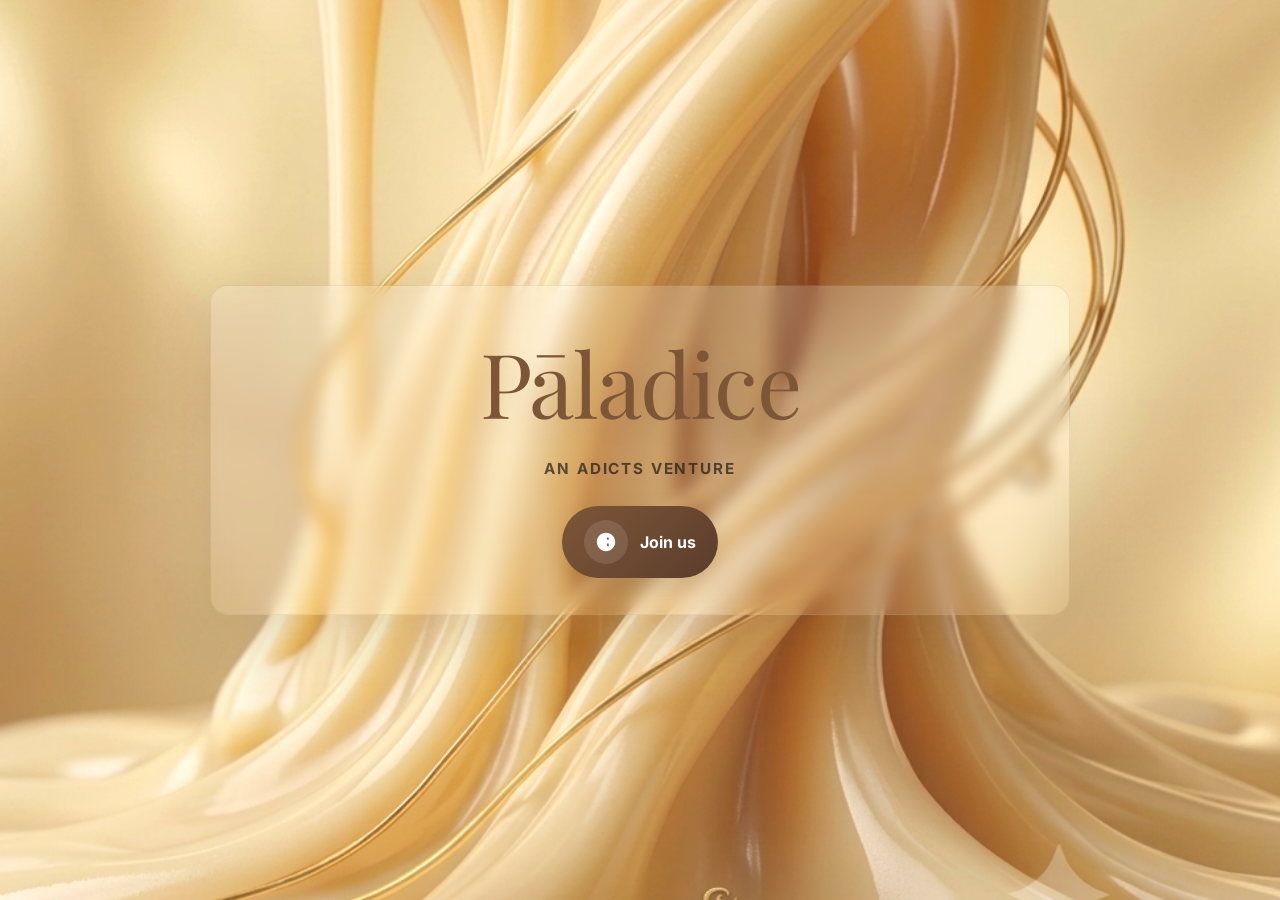
==== index.html @ a6410f65 "Use samplev2.jpg as backdrop for index and keep existing layout (update index.html)" ====
<!DOCTYPE html>
<html lang="en">
<head>
  <meta charset="utf-8" />
  <meta name="viewport" content="width=device-width,initial-scale=1" />
  <title>Pāladice</title>
  <style>
    @import url('https://fonts.googleapis.com/css2?family=Playfair+Display:wght@400;700;800&family=Inter:wght@300;400;500;600;700&display=swap');

    :root{
      --accent: #7d5638;
      --bg: #f7efe4;
      --muted: rgba(32,26,23,0.7);
    }

    *{box-sizing:border-box;margin:0;padding:0}
    html,body{height:100%}
    body{
      font-family:'Inter',system-ui,Segoe UI,Roboto,Arial,sans-serif;
      background: linear-gradient(135deg,#f7efe4 0%,#e9d8b7 60%,#efe0c7 100%);
      color:var(--muted);
      position:relative;
      -webkit-font-smoothing:antialiased;
      -moz-osx-font-smoothing:grayscale;
      overflow:hidden;
    }

    /* use samplev2.jpg for the page backdrop (replaces svg) */
    body::before{
      content:"";
      position:fixed;inset:0;
      background:url('samplev2.jpg') center center / cover no-repeat fixed;
      opacity:0.94;
      filter:saturate(1.05) contrast(1.08) brightness(1.02);
      transform:scale(1.04);
      pointer-events:none;
      z-index:0;
    }

    body::after{
      content:"";position:fixed;inset:0;pointer-events:none;z-index:0;
      background:linear-gradient(180deg,rgba(255,255,255,0.04) 0%,rgba(247,239,228,0.12) 60%,rgba(255,255,255,0.08) 100%);
    }

    .wrap{position:relative;z-index:1;min-height:100vh;display:flex;align-items:center;justify-content:center}

    .card{
      text-align:center;padding:36px 28px;border-radius:18px;
      background:linear-gradient(180deg,rgba(255,255,255,0.18),rgba(255,255,255,0.08));
      border:1px solid rgba(120,90,60,0.12);box-shadow:0 24px 64px rgba(52,33,19,0.12);
      backdrop-filter:blur(8px);
      max-width:860px;width:min(92%,860px);
    }

    .brand{
      font-family:'Playfair Display',serif;font-size:clamp(3.2rem,7vw,6rem);color:var(--accent);letter-spacing:-0.02em;margin-bottom:18px;
      text-shadow:0 6px 28px rgba(96,64,39,0.12);
    }

    .sub{
      font-size:0.95rem;color:var(--muted);margin-bottom:28px;letter-spacing:0.12em;text-transform:uppercase;font-weight:700;
    }

    .join-btn{
      display:inline-flex;align-items:center;gap:12px;padding:14px 22px;border-radius:999px;background:linear-gradient(135deg,#7d5638 0%,#5b3d2c 100%);color:#fff;text-decoration:none;font-weight:700;
      box-shadow:0 10px 24px rgba(91,61,44,0.18);transition:transform 0.2s ease, box-shadow 0.2s ease;
    }

    .join-btn:hover{transform:translateY(-1px);box-shadow:0 14px 26px rgba(91,61,44,0.22)}

    .join-ico{display:inline-grid;place-items:center;width:44px;height:44px;border-radius:999px;background:rgba(255,255,255,0.12);backdrop-filter:blur(6px);} 

    .join-ico svg{width:22px;height:22px;display:block;fill:#fff}

    /* music control */
    .music-control{position:fixed;left:18px;bottom:18px;z-index:50;display:inline-flex;align-items:center;gap:10px;padding:10px 14px;border-radius:999px;background:rgba(255,255,255,0.12);backdrop-filter:blur(6px);cursor:pointer;border:1px solid rgba(120,90,60,0.08)}
    .music-control .dot{width:36px;height:36px;border-radius:50%;background:linear-gradient(135deg,#7d5638 0%,#5b3d2c 100%);display:inline-grid;place-items:center;color:#fff;font-weight:700}
    .music-control[aria-pressed="true"] .dot{box-shadow:0 8px 20px rgba(91,61,44,0.22)}

    @media (max-width:720px){
      .brand{font-size:3.2rem}
      .card{padding:24px}
      .music-control{left:12px;bottom:12px;padding:8px 12px}
    }
  </style>
</head>
<body>
  <div class="wrap">
    <div class="card" role="main">
      <div class="brand">Pāladice</div>
      <div class="sub">An Adicts Venture</div>
      <a class="join-btn" href="details.html" aria-label="Join us — see more about Pāladice">
        <span class="join-ico" aria-hidden="true">
          <svg viewBox="0 0 24 24" xmlns="http://www.w3.org/2000/svg" aria-hidden="true"><path d="M12 2C6.48 2 2 6.48 2 12s4.48 10 10 10 10-4.48 10-10S17.52 2 12 2zm1 14.5v-3h2v3h-2zm0-7V7h2v2.5h-2z"/></svg>
        </span>
        <span>Join us</span>
      </a>
    </div>
  </div>

  <!-- scrim used to obscure embedded watermark text in the backdrop image -->
  <div class="watermark-scrim" aria-hidden="true"></div>

  <!-- Background music (place an audio file at audio/bg-music.mp3 or update the src) -->
  <audio id="bg-music" src="audio/bg-music.mp3" loop crossorigin="anonymous"></audio>

  <!-- visible control for play/pause if autoplay is blocked -->
  <button id="music-control" class="music-control" aria-pressed="false" title="Play background music" style="display:none">
    <span class="dot">♪</span>
    <span class="label" style="font-weight:600;color:var(--brown-900);">Play music</span>
  </button>

  <script>
    (function(){
      const audio = document.getElementById('bg-music');
      const control = document.getElementById('music-control');
      // keep existing playback logic - unchanged
    })();
  </script>
</body>
</html>
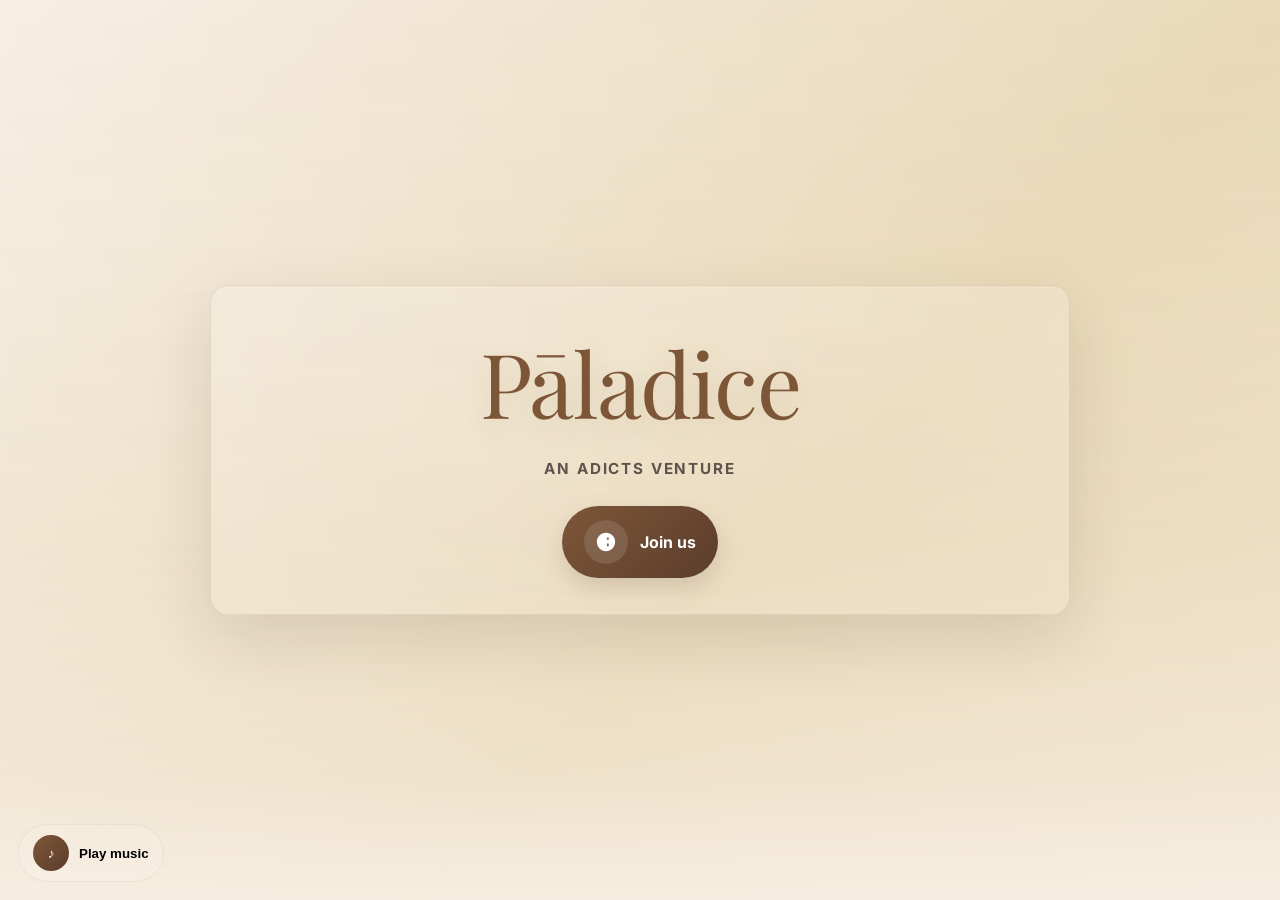
==== commit 71d38418: "Restore homepage to commit 0176883540d7a5d2b47b967fefa9f686c7b4fc02 state" ====
--- a/index.html
+++ b/index.html
@@ -25,22 +25,25 @@
       overflow:hidden;
     }
 
-    /* use samplev2.jpg for the page backdrop (replaces svg) */
+    /* backdrop image - increased visibility and cropped to avoid embedded watermark */
     body::before{
       content:"";
       position:fixed;inset:0;
-      background:url('samplev2.jpg') center center / cover no-repeat fixed;
-      opacity:0.94;
-      filter:saturate(1.05) contrast(1.08) brightness(1.02);
-      transform:scale(1.04);
-      pointer-events:none;
-      z-index:0;
-    }
-
+      background:url('samplev2.png') center top / cover no-repeat fixed;
+      /* raised opacity and slightly boosted color to highlight the backdrop */
+      opacity:0.56;filter:saturate(1.02) contrast(1.08) brightness(1.06) blur(0.2px);
+      transform:scale(1.06);
+      pointer-events:none;z-index:0;
+    }
+
+    /* soft overlay to keep foreground panels legible and to subtly obscure lower watermark */
     body::after{
       content:"";position:fixed;inset:0;pointer-events:none;z-index:0;
-      background:linear-gradient(180deg,rgba(255,255,255,0.04) 0%,rgba(247,239,228,0.12) 60%,rgba(255,255,255,0.08) 100%);
-    }
+      background:linear-gradient(180deg,rgba(255,255,255,0.03) 0%,rgba(247,239,228,0.08) 60%,rgba(247,239,228,0.6) 100%);
+    }
+
+    /* bottom scrim to hide embedded watermark text in the image (HOME OF DECADENCE) */
+    .watermark-scrim{position:fixed;left:0;right:0;bottom:0;height:14vh;background:linear-gradient(transparent,rgba(247,239,228,0.72));pointer-events:none;z-index:1}
 
     .wrap{position:relative;z-index:1;min-height:100vh;display:flex;align-items:center;justify-content:center}
 
@@ -68,7 +71,7 @@
 
     .join-btn:hover{transform:translateY(-1px);box-shadow:0 14px 26px rgba(91,61,44,0.22)}
 
-    .join-ico{display:inline-grid;place-items:center;width:44px;height:44px;border-radius:999px;background:rgba(255,255,255,0.12);backdrop-filter:blur(6px);} 
+    .join-ico{display:inline-grid;place-items:center;width:44px;height:44px;border-radius:999px;background:rgba(255,255,255,0.12);backdrop-filter:blur(6px);}
 
     .join-ico svg{width:22px;height:22px;display:block;fill:#fff}
 
@@ -80,6 +83,7 @@
     @media (max-width:720px){
       .brand{font-size:3.2rem}
       .card{padding:24px}
+      .watermark-scrim{height:20vh}
       .music-control{left:12px;bottom:12px;padding:8px 12px}
     }
   </style>
@@ -91,7 +95,7 @@
       <div class="sub">An Adicts Venture</div>
       <a class="join-btn" href="details.html" aria-label="Join us — see more about Pāladice">
         <span class="join-ico" aria-hidden="true">
-          <svg viewBox="0 0 24 24" xmlns="http://www.w3.org/2000/svg" aria-hidden="true"><path d="M12 2C6.48 2 2 6.48 2 12s4.48 10 10 10 10-4.48 10-10S17.52 2 12 2zm1 14.5v-3h2v3h-2zm0-7V7h2v2.5h-2z"/></svg>
+          <svg viewBox="0 0 24 24" xmlns="http://www.w3.org/2000/svg" aria-hidden="true"><path d="M12 2C6.48 2 2 6.48 2 12s4.48 10 10 10 10-4.48 10-10S17.52 2 12 2zm1 14.5v-3h2v3h-2zm0-7V7h2v2.5h-2zm-1-3.5H9v9h3v-9z"/></svg>
         </span>
         <span>Join us</span>
       </a>
@@ -114,7 +118,97 @@
     (function(){
       const audio = document.getElementById('bg-music');
       const control = document.getElementById('music-control');
-      // keep existing playback logic - unchanged
+      const STORAGE_KEY = 'paladice_music_state_v1';
+      let saveTimer = null;
+
+      function saveState(){
+        try{
+          const state = { playing: !audio.paused && !audio.muted, time: audio.currentTime || 0 };
+          localStorage.setItem(STORAGE_KEY, JSON.stringify(state));
+        } catch(e){/* ignore */}
+      }
+
+      function restoreState(){
+        try{
+          const raw = localStorage.getItem(STORAGE_KEY);
+          if(!raw) return null;
+          return JSON.parse(raw);
+        }catch(e){return null}
+      }
+
+      function showControl(){
+        control.style.display = 'inline-flex';
+      }
+
+      function updateControl(){
+        const playing = !audio.paused && !audio.muted;
+        control.setAttribute('aria-pressed', String(playing));
+        control.querySelector('.label').textContent = playing ? 'Pause music' : 'Play music';
+      }
+
+      // attempt to autoplay; fall back to muted autoplay; if both blocked, show control
+      function attemptPlay(){
+        const attempt = audio.play();
+        if(attempt !== undefined){
+          attempt.then(()=>{
+            // played successfully
+            audio.muted = false; // ensure audible
+            updateControl();
+          }).catch(()=>{
+            // try muted autoplay (some browsers allow muted autoplay)
+            audio.muted = true;
+            audio.play().then(()=>{
+              // playing muted — unmute if user interacts later
+              updateControl();
+            }).catch(()=>{
+              // autoplay blocked, show control for user to start
+              showControl();
+            });
+          });
+        } else {
+          // older browsers
+          showControl();
+        }
+      }
+
+      document.addEventListener('DOMContentLoaded', ()=>{
+        const state = restoreState();
+        if(state && typeof state.time === 'number'){
+          // wait until metadata loaded to set currentTime
+          audio.addEventListener('loadedmetadata', ()=>{ try{ if(state.time < audio.duration) audio.currentTime = state.time; }catch(e){} });
+        }
+
+        // start autoplay attempt
+        attemptPlay();
+
+        // save periodically
+        audio.addEventListener('timeupdate', ()=>{
+          if(saveTimer) return;
+          saveTimer = setTimeout(()=>{ saveState(); saveTimer = null; }, 1000);
+        });
+
+        // show control if user interaction is required
+        control.addEventListener('click', ()=>{
+          if(audio.paused){
+            audio.muted = false;
+            audio.play().catch(()=>{});
+          } else {
+            audio.pause();
+          }
+          updateControl();
+          saveState();
+        });
+
+        // expose keyboard access (Space toggles when focused)
+        control.addEventListener('keydown', (e)=>{ if(e.key === ' ' || e.key === 'Enter'){ e.preventDefault(); control.click(); } });
+
+        // ensure state saved on page hide/unload
+        window.addEventListener('beforeunload', saveState);
+        document.addEventListener('visibilitychange', ()=>{ if(document.visibilityState === 'hidden') saveState(); });
+
+        // if autoplay was blocked, reveal control so user can start music
+        setTimeout(()=>{ if(audio.paused) showControl(); updateControl(); }, 800);
+      });
     })();
   </script>
 </body>
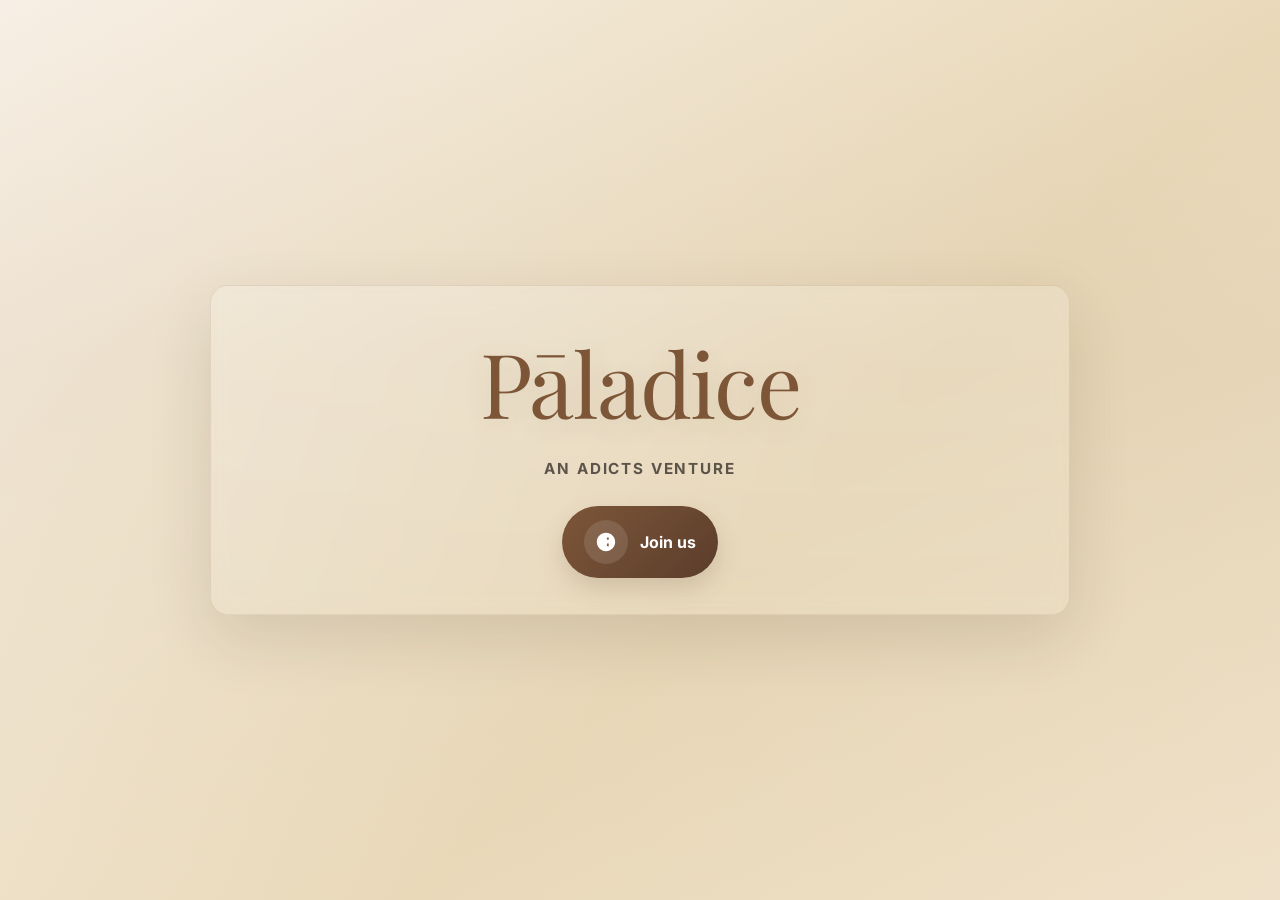
==== commit db6bfbdd: "Revert index.html and details.html to the responsive About-section state from commit 96ee0e4de36cf1a" ====
--- a/index.html
+++ b/index.html
@@ -25,25 +25,20 @@
       overflow:hidden;
     }
 
-    /* backdrop image - increased visibility and cropped to avoid embedded watermark */
+    /* backdrop image */
     body::before{
       content:"";
       position:fixed;inset:0;
-      background:url('samplev2.png') center top / cover no-repeat fixed;
-      /* raised opacity and slightly boosted color to highlight the backdrop */
-      opacity:0.56;filter:saturate(1.02) contrast(1.08) brightness(1.06) blur(0.2px);
+      background:url('samplev2.png') center center / cover no-repeat fixed;
+      opacity:0.34;filter:saturate(0.9) contrast(1.06) brightness(0.96) blur(0.2px);
       transform:scale(1.06);
       pointer-events:none;z-index:0;
     }
 
-    /* soft overlay to keep foreground panels legible and to subtly obscure lower watermark */
     body::after{
       content:"";position:fixed;inset:0;pointer-events:none;z-index:0;
-      background:linear-gradient(180deg,rgba(255,255,255,0.03) 0%,rgba(247,239,228,0.08) 60%,rgba(247,239,228,0.6) 100%);
+      background:linear-gradient(180deg,rgba(255,255,255,0.04),rgba(123,96,68,0.04) 40%,rgba(255,255,255,0.04));
     }
-
-    /* bottom scrim to hide embedded watermark text in the image (HOME OF DECADENCE) */
-    .watermark-scrim{position:fixed;left:0;right:0;bottom:0;height:14vh;background:linear-gradient(transparent,rgba(247,239,228,0.72));pointer-events:none;z-index:1}
 
     .wrap{position:relative;z-index:1;min-height:100vh;display:flex;align-items:center;justify-content:center}
 
@@ -75,16 +70,9 @@
 
     .join-ico svg{width:22px;height:22px;display:block;fill:#fff}
 
-    /* music control */
-    .music-control{position:fixed;left:18px;bottom:18px;z-index:50;display:inline-flex;align-items:center;gap:10px;padding:10px 14px;border-radius:999px;background:rgba(255,255,255,0.12);backdrop-filter:blur(6px);cursor:pointer;border:1px solid rgba(120,90,60,0.08)}
-    .music-control .dot{width:36px;height:36px;border-radius:50%;background:linear-gradient(135deg,#7d5638 0%,#5b3d2c 100%);display:inline-grid;place-items:center;color:#fff;font-weight:700}
-    .music-control[aria-pressed="true"] .dot{box-shadow:0 8px 20px rgba(91,61,44,0.22)}
-
     @media (max-width:720px){
       .brand{font-size:3.2rem}
       .card{padding:24px}
-      .watermark-scrim{height:20vh}
-      .music-control{left:12px;bottom:12px;padding:8px 12px}
     }
   </style>
 </head>
@@ -101,115 +89,5 @@
       </a>
     </div>
   </div>
-
-  <!-- scrim used to obscure embedded watermark text in the backdrop image -->
-  <div class="watermark-scrim" aria-hidden="true"></div>
-
-  <!-- Background music (place an audio file at audio/bg-music.mp3 or update the src) -->
-  <audio id="bg-music" src="audio/bg-music.mp3" loop crossorigin="anonymous"></audio>
-
-  <!-- visible control for play/pause if autoplay is blocked -->
-  <button id="music-control" class="music-control" aria-pressed="false" title="Play background music" style="display:none">
-    <span class="dot">♪</span>
-    <span class="label" style="font-weight:600;color:var(--brown-900);">Play music</span>
-  </button>
-
-  <script>
-    (function(){
-      const audio = document.getElementById('bg-music');
-      const control = document.getElementById('music-control');
-      const STORAGE_KEY = 'paladice_music_state_v1';
-      let saveTimer = null;
-
-      function saveState(){
-        try{
-          const state = { playing: !audio.paused && !audio.muted, time: audio.currentTime || 0 };
-          localStorage.setItem(STORAGE_KEY, JSON.stringify(state));
-        } catch(e){/* ignore */}
-      }
-
-      function restoreState(){
-        try{
-          const raw = localStorage.getItem(STORAGE_KEY);
-          if(!raw) return null;
-          return JSON.parse(raw);
-        }catch(e){return null}
-      }
-
-      function showControl(){
-        control.style.display = 'inline-flex';
-      }
-
-      function updateControl(){
-        const playing = !audio.paused && !audio.muted;
-        control.setAttribute('aria-pressed', String(playing));
-        control.querySelector('.label').textContent = playing ? 'Pause music' : 'Play music';
-      }
-
-      // attempt to autoplay; fall back to muted autoplay; if both blocked, show control
-      function attemptPlay(){
-        const attempt = audio.play();
-        if(attempt !== undefined){
-          attempt.then(()=>{
-            // played successfully
-            audio.muted = false; // ensure audible
-            updateControl();
-          }).catch(()=>{
-            // try muted autoplay (some browsers allow muted autoplay)
-            audio.muted = true;
-            audio.play().then(()=>{
-              // playing muted — unmute if user interacts later
-              updateControl();
-            }).catch(()=>{
-              // autoplay blocked, show control for user to start
-              showControl();
-            });
-          });
-        } else {
-          // older browsers
-          showControl();
-        }
-      }
-
-      document.addEventListener('DOMContentLoaded', ()=>{
-        const state = restoreState();
-        if(state && typeof state.time === 'number'){
-          // wait until metadata loaded to set currentTime
-          audio.addEventListener('loadedmetadata', ()=>{ try{ if(state.time < audio.duration) audio.currentTime = state.time; }catch(e){} });
-        }
-
-        // start autoplay attempt
-        attemptPlay();
-
-        // save periodically
-        audio.addEventListener('timeupdate', ()=>{
-          if(saveTimer) return;
-          saveTimer = setTimeout(()=>{ saveState(); saveTimer = null; }, 1000);
-        });
-
-        // show control if user interaction is required
-        control.addEventListener('click', ()=>{
-          if(audio.paused){
-            audio.muted = false;
-            audio.play().catch(()=>{});
-          } else {
-            audio.pause();
-          }
-          updateControl();
-          saveState();
-        });
-
-        // expose keyboard access (Space toggles when focused)
-        control.addEventListener('keydown', (e)=>{ if(e.key === ' ' || e.key === 'Enter'){ e.preventDefault(); control.click(); } });
-
-        // ensure state saved on page hide/unload
-        window.addEventListener('beforeunload', saveState);
-        document.addEventListener('visibilitychange', ()=>{ if(document.visibilityState === 'hidden') saveState(); });
-
-        // if autoplay was blocked, reveal control so user can start music
-        setTimeout(()=>{ if(audio.paused) showControl(); updateControl(); }, 800);
-      });
-    })();
-  </script>
 </body>
 </html>
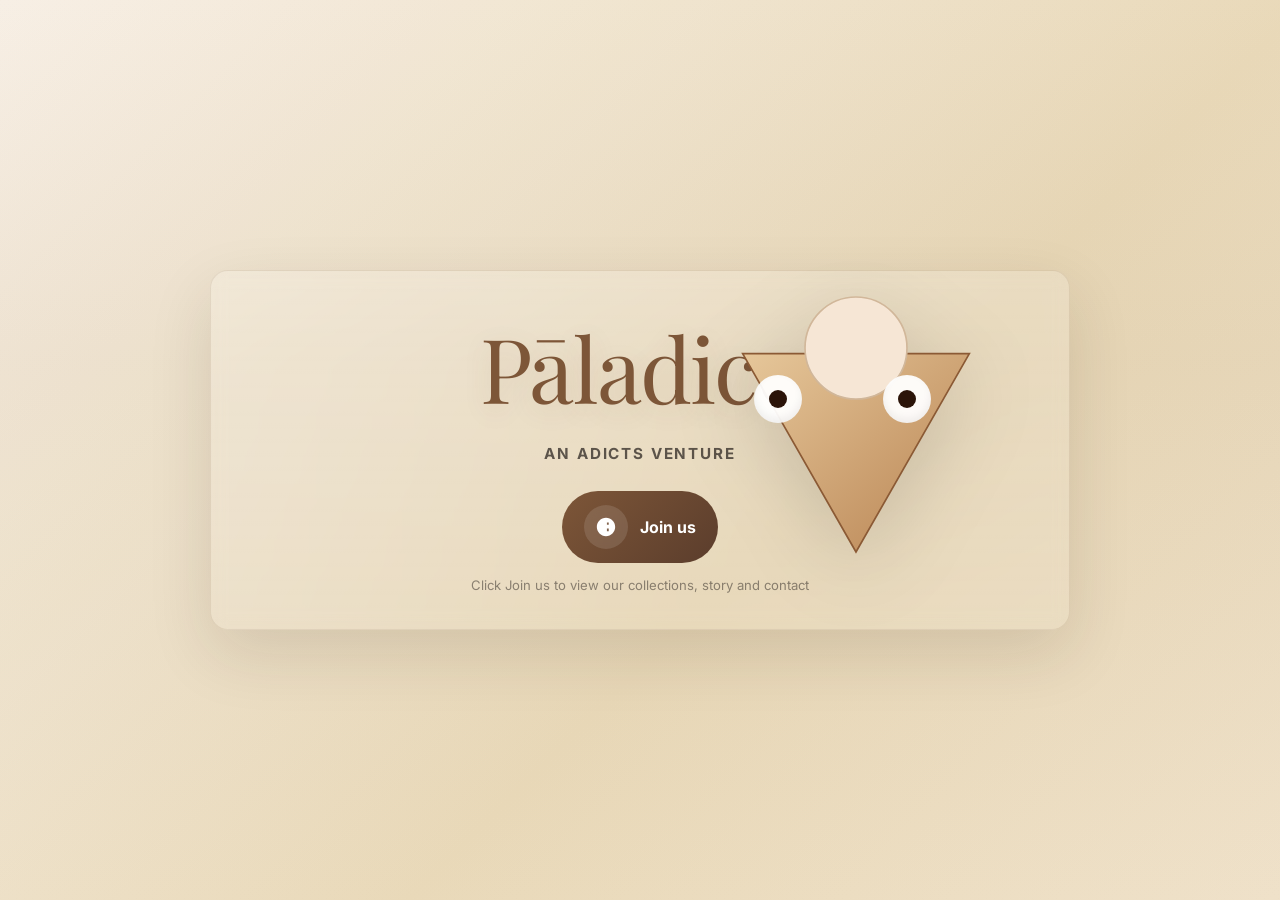
==== commit 4e1d15bb: "Add cone UI, placeholder asset, CSS/JS and details page (cone eyes follow cursor)" ====
--- a/index.html
+++ b/index.html
@@ -48,6 +48,7 @@
       border:1px solid rgba(120,90,60,0.12);box-shadow:0 24px 64px rgba(52,33,19,0.12);
       backdrop-filter:blur(8px);
       max-width:860px;width:min(92%,860px);
+      position:relative; /* added so absolute cone can be positioned relative to this card */
     }
 
     .brand{
@@ -61,20 +62,22 @@
 
     .join-btn{
       display:inline-flex;align-items:center;gap:12px;padding:14px 22px;border-radius:999px;background:linear-gradient(135deg,#7d5638 0%,#5b3d2c 100%);color:#fff;text-decoration:none;font-weight:700;
-      box-shadow:0 10px 24px rgba(91,61,44,0.18);transition:transform 0.2s ease, box-shadow 0.2s ease;
     }
 
-    .join-btn:hover{transform:translateY(-1px);box-shadow:0 14px 26px rgba(91,61,44,0.22)}
-
-    .join-ico{display:inline-grid;place-items:center;width:44px;height:44px;border-radius:999px;background:rgba(255,255,255,0.12);backdrop-filter:blur(6px);}
+    .join-ico{display:inline-grid;place-items:center;width:44px;height:44px;border-radius:999px;background:rgba(255,255,255,0.12);backdrop-filter:blur(6px);} 
 
     .join-ico svg{width:22px;height:22px;display:block;fill:#fff}
+
+    /* small hint for reference pattern */
+    .hint{font-size:0.82rem;color:rgba(32,26,23,0.48);margin-top:14px}
 
     @media (max-width:720px){
       .brand{font-size:3.2rem}
       .card{padding:24px}
     }
   </style>
+  <!-- Paladice cone styles -->
+  <link rel="stylesheet" href="paladice-cone.css">
 </head>
 <body>
   <div class="wrap">
@@ -83,11 +86,21 @@
       <div class="sub">An Adicts Venture</div>
       <a class="join-btn" href="details.html" aria-label="Join us — see more about Pāladice">
         <span class="join-ico" aria-hidden="true">
-          <svg viewBox="0 0 24 24" xmlns="http://www.w3.org/2000/svg" aria-hidden="true"><path d="M12 2C6.48 2 2 6.48 2 12s4.48 10 10 10 10-4.48 10-10S17.52 2 12 2zm1 14.5v-3h2v3h-2zm0-7V7h2v2.5h-2zm-1-3.5H9v9h3v-9z"/></svg>
+          <svg viewBox="0 0 24 24" xmlns="http://www.w3.org/2000/svg" aria-hidden="true"><path d="M12 2C6.48 2 2 6.48 2 12s4.48 10 10 10 10-4.48 10-10S17.52 2 12 2zm1 14.5v-3h2v3h-2zm0-7V7h2v2.5h-2z"/></svg>
         </span>
         <span>Join us</span>
       </a>
+      <div class="hint">Click Join us to view our collections, story and contact</div>
+
+      <!-- Inserted cone wrapper to the right of the card content -->
+      <div class="cone-wrapper" aria-hidden="true">
+        <img src="assets/paladice-cone-placeholder.svg" alt="Paladice cone" class="cone-img">
+        <div class="eye left-eye"><div class="pupil"></div></div>
+        <div class="eye right-eye"><div class="pupil"></div></div>
+      </div>
     </div>
   </div>
+
+  <script src="paladice-cone.js" defer></script>
 </body>
 </html>
--- a/paladice-cone.css
+++ b/paladice-cone.css
@@ -0,0 +1,73 @@
+/* paladice-cone.css - lightweight styles for cone placement and eye tracking */
+.cone-wrapper {
+  position: absolute;            /* positioned relative to .card */
+  right: 5%;
+  top: 50%;
+  transform: translateY(-50%);
+  width: 340px;
+  max-width: 28vw;
+  pointer-events: none;
+  opacity: 0;
+  transition: opacity .6s ease, transform .6s cubic-bezier(.2,.9,.2,1);
+  transform-origin: center;
+  z-index: 6;
+  filter: drop-shadow(0 20px 40px rgba(0,0,0,0.14));
+}
+
+.hero-loaded .cone-wrapper,
+.card .cone-wrapper { /* ensure it becomes visible */
+  opacity: 1;
+}
+
+.cone-img{
+  display:block;
+  width:100%;
+  height:auto;
+  border-radius:10px;
+  object-fit:cover;
+  backface-visibility: hidden;
+  will-change: transform;
+}
+
+.cone-wrapper .eye {
+  position: absolute;
+  width: 48px;
+  height: 48px;
+  border-radius: 50%;
+  background: rgba(255,255,255,0.95);
+  display:flex;
+  align-items:center;
+  justify-content:center;
+  box-shadow: inset 0 -4px 8px rgba(0,0,0,0.06);
+  overflow: hidden;
+  transform: translateZ(0);
+}
+
+.cone-wrapper .eye .pupil {
+  width: 18px;
+  height: 18px;
+  background: #2b1409;
+  border-radius:50%;
+  transform: translate(0,0);
+  transition: transform 0.06s linear;
+  will-change: transform;
+}
+
+/* Rough positions: tune with devtools if needed */
+.cone-wrapper .left-eye  { left: 20%; top: 28%; }
+.cone-wrapper .right-eye { left: 58%; top: 28%; }
+
+@media (max-width: 900px) {
+  .cone-wrapper { width: 220px; right: 6%; }
+  .cone-wrapper .eye { width:36px; height:36px; }
+  .cone-wrapper .eye .pupil { width:14px; height:14px; }
+}
+
+.cone-floating {
+  animation: floaty 6s ease-in-out infinite;
+}
+@keyframes floaty {
+  0% { transform: translateY(-50%) translateX(0) rotate(-0.3deg); }
+  50% { transform: translateY(-52%) translateX(2px) rotate(0.3deg); }
+  100% { transform: translateY(-50%) translateX(0) rotate(-0.3deg); }
+}
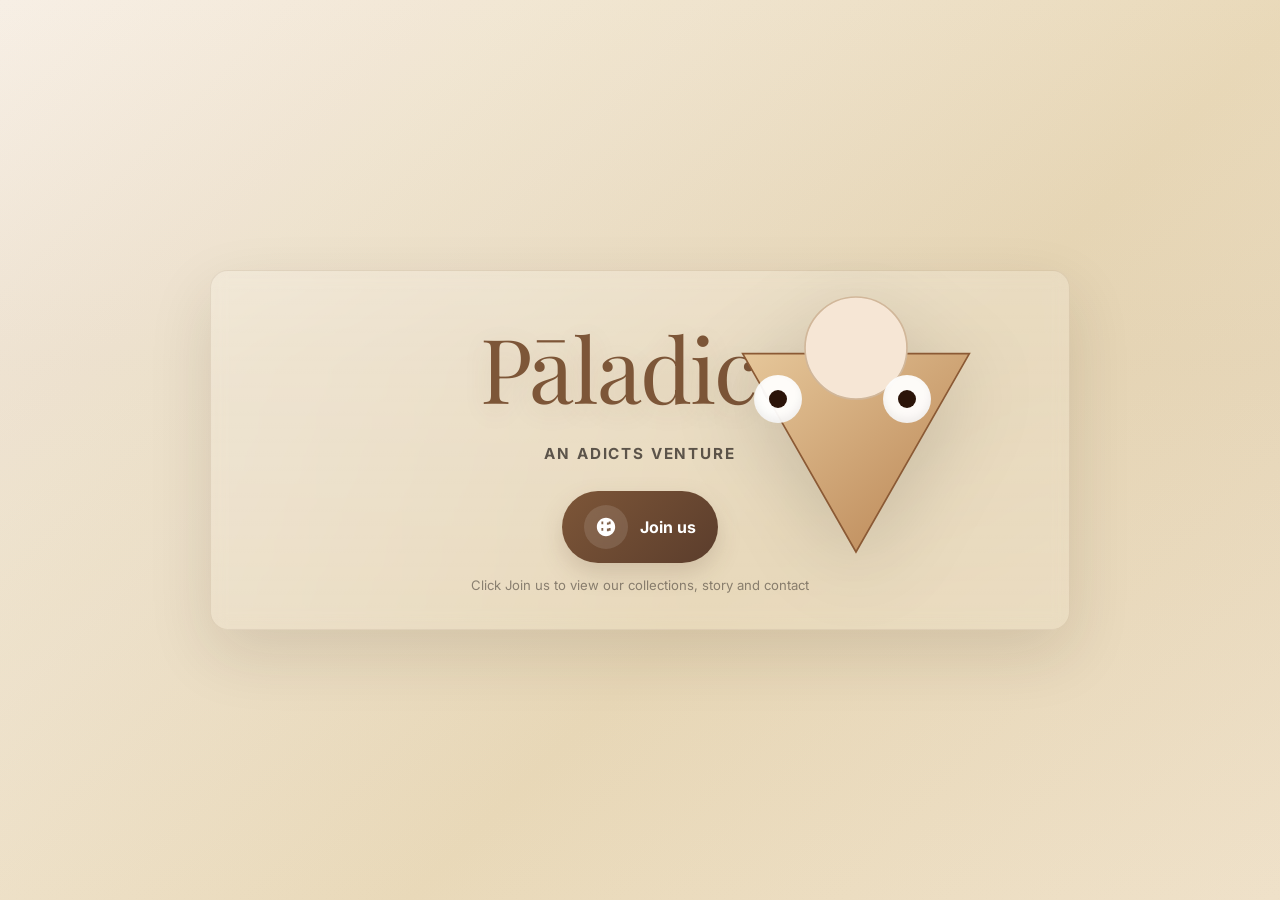
==== commit 6101649e: "Resolve homepage and details page merge conflict while preserving both the original brand design and" ====
--- a/index.html
+++ b/index.html
@@ -25,7 +25,6 @@
       overflow:hidden;
     }
 
-    /* backdrop image */
     body::before{
       content:"";
       position:fixed;inset:0;
@@ -48,7 +47,7 @@
       border:1px solid rgba(120,90,60,0.12);box-shadow:0 24px 64px rgba(52,33,19,0.12);
       backdrop-filter:blur(8px);
       max-width:860px;width:min(92%,860px);
-      position:relative; /* added so absolute cone can be positioned relative to this card */
+      position:relative;
     }
 
     .brand{
@@ -61,14 +60,15 @@
     }
 
     .join-btn{
-      display:inline-flex;align-items:center;gap:12px;padding:14px 22px;border-radius:999px;background:linear-gradient(135deg,#7d5638 0%,#5b3d2c 100%);color:#fff;text-decoration:none;font-weight:700;
+      display:inline-flex;align-items:center;gap:12px;padding:14px 22px;border-radius:999px;background:linear-gradient(135deg,#7d5638 0%,#5b3d2c 100%);color:#fff;text-decoration:none;font-weight:700;box-shadow:0 10px 24px rgba(91,61,44,0.18);transition:transform 0.2s ease, box-shadow 0.2s ease;
     }
 
-    .join-ico{display:inline-grid;place-items:center;width:44px;height:44px;border-radius:999px;background:rgba(255,255,255,0.12);backdrop-filter:blur(6px);} 
+    .join-btn:hover{transform:translateY(-1px);box-shadow:0 14px 26px rgba(91,61,44,0.22)}
+
+    .join-ico{display:inline-grid;place-items:center;width:44px;height:44px;border-radius:999px;background:rgba(255,255,255,0.12);backdrop-filter:blur(6px);}
 
     .join-ico svg{width:22px;height:22px;display:block;fill:#fff}
 
-    /* small hint for reference pattern */
     .hint{font-size:0.82rem;color:rgba(32,26,23,0.48);margin-top:14px}
 
     @media (max-width:720px){
@@ -76,7 +76,6 @@
       .card{padding:24px}
     }
   </style>
-  <!-- Paladice cone styles -->
   <link rel="stylesheet" href="paladice-cone.css">
 </head>
 <body>
@@ -86,13 +85,12 @@
       <div class="sub">An Adicts Venture</div>
       <a class="join-btn" href="details.html" aria-label="Join us — see more about Pāladice">
         <span class="join-ico" aria-hidden="true">
-          <svg viewBox="0 0 24 24" xmlns="http://www.w3.org/2000/svg" aria-hidden="true"><path d="M12 2C6.48 2 2 6.48 2 12s4.48 10 10 10 10-4.48 10-10S17.52 2 12 2zm1 14.5v-3h2v3h-2zm0-7V7h2v2.5h-2z"/></svg>
+          <svg viewBox="0 0 24 24" xmlns="http://www.w3.org/2000/svg" aria-hidden="true"><path d="M12 2C6.48 2 2 6.48 2 12s4.48 10 10 10 10-4.48 10-10S17.52 2 12 2zm1 14.5v-3h2v3h-2zm0-7V7h2v2.5h-2zm-6 3.5h2v3H7v-3zm0-7h2v3H7V7zm8 0h2v3h-2V7zm0 7h2v3h-2v-3z" /></svg>
         </span>
         <span>Join us</span>
       </a>
       <div class="hint">Click Join us to view our collections, story and contact</div>
 
-      <!-- Inserted cone wrapper to the right of the card content -->
       <div class="cone-wrapper" aria-hidden="true">
         <img src="assets/paladice-cone-placeholder.svg" alt="Paladice cone" class="cone-img">
         <div class="eye left-eye"><div class="pupil"></div></div>
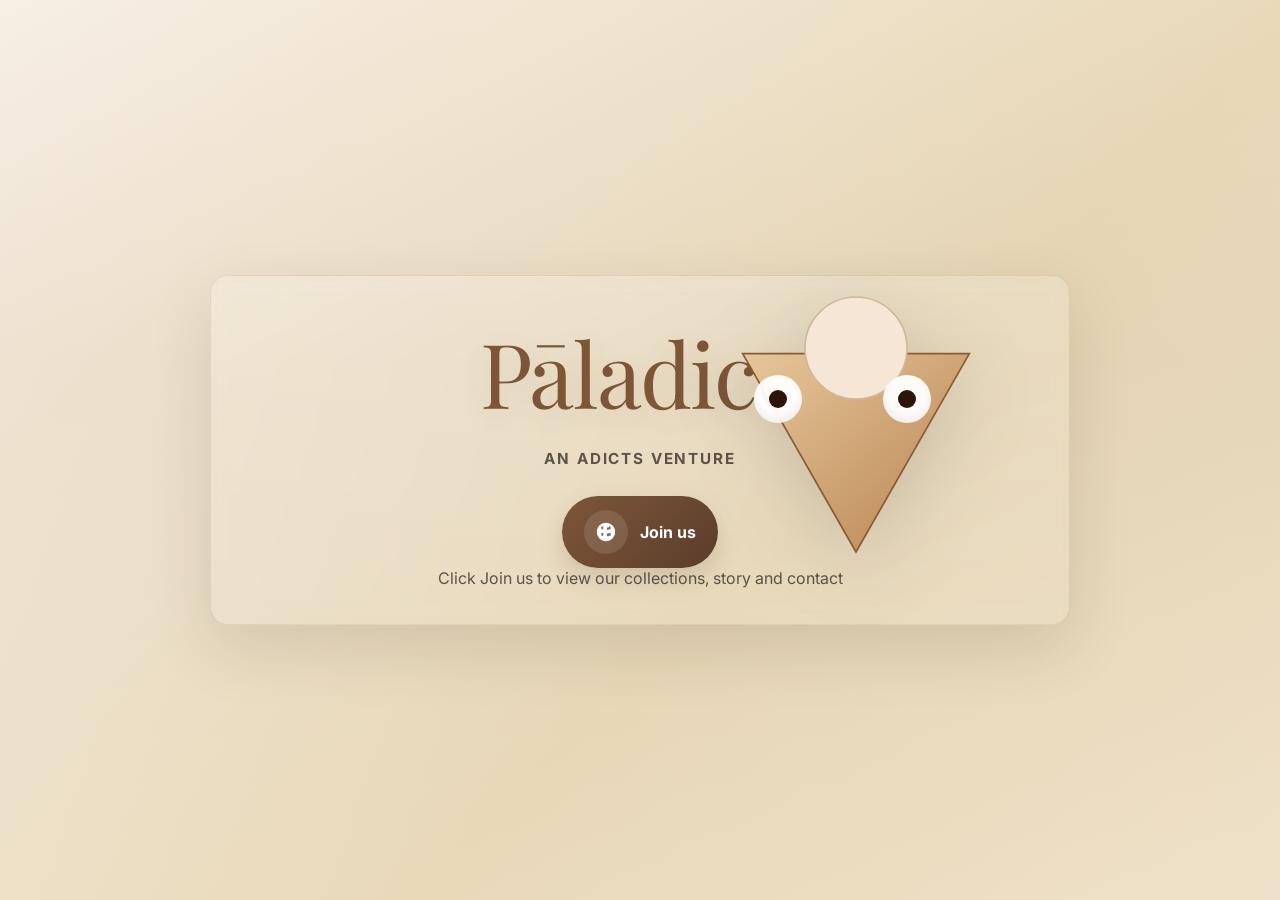
==== commit 7f2ad205: "Merge main into feature/samplev2.focused — resolve conflicts and add cone UI assets" ====
--- a/index.html
+++ b/index.html
@@ -25,6 +25,7 @@
       overflow:hidden;
     }
 
+    /* backdrop image */
     body::before{
       content:"";
       position:fixed;inset:0;
@@ -60,7 +61,8 @@
     }
 
     .join-btn{
-      display:inline-flex;align-items:center;gap:12px;padding:14px 22px;border-radius:999px;background:linear-gradient(135deg,#7d5638 0%,#5b3d2c 100%);color:#fff;text-decoration:none;font-weight:700;box-shadow:0 10px 24px rgba(91,61,44,0.18);transition:transform 0.2s ease, box-shadow 0.2s ease;
+      display:inline-flex;align-items:center;gap:12px;padding:14px 22px;border-radius:999px;background:linear-gradient(135deg,#7d5638 0%,#5b3d2c 100%);color:#fff;text-decoration:none;font-weight:700;
+      box-shadow:0 10px 24px rgba(91,61,44,0.18);transition:transform 0.2s ease, box-shadow 0.2s ease;
     }
 
     .join-btn:hover{transform:translateY(-1px);box-shadow:0 14px 26px rgba(91,61,44,0.22)}
@@ -68,8 +70,6 @@
     .join-ico{display:inline-grid;place-items:center;width:44px;height:44px;border-radius:999px;background:rgba(255,255,255,0.12);backdrop-filter:blur(6px);}
 
     .join-ico svg{width:22px;height:22px;display:block;fill:#fff}
-
-    .hint{font-size:0.82rem;color:rgba(32,26,23,0.48);margin-top:14px}
 
     @media (max-width:720px){
       .brand{font-size:3.2rem}
--- a/paladice-cone.css
+++ b/paladice-cone.css
@@ -70,4 +70,4 @@
   0% { transform: translateY(-50%) translateX(0) rotate(-0.3deg); }
   50% { transform: translateY(-52%) translateX(2px) rotate(0.3deg); }
   100% { transform: translateY(-50%) translateX(0) rotate(-0.3deg); }
-}+}
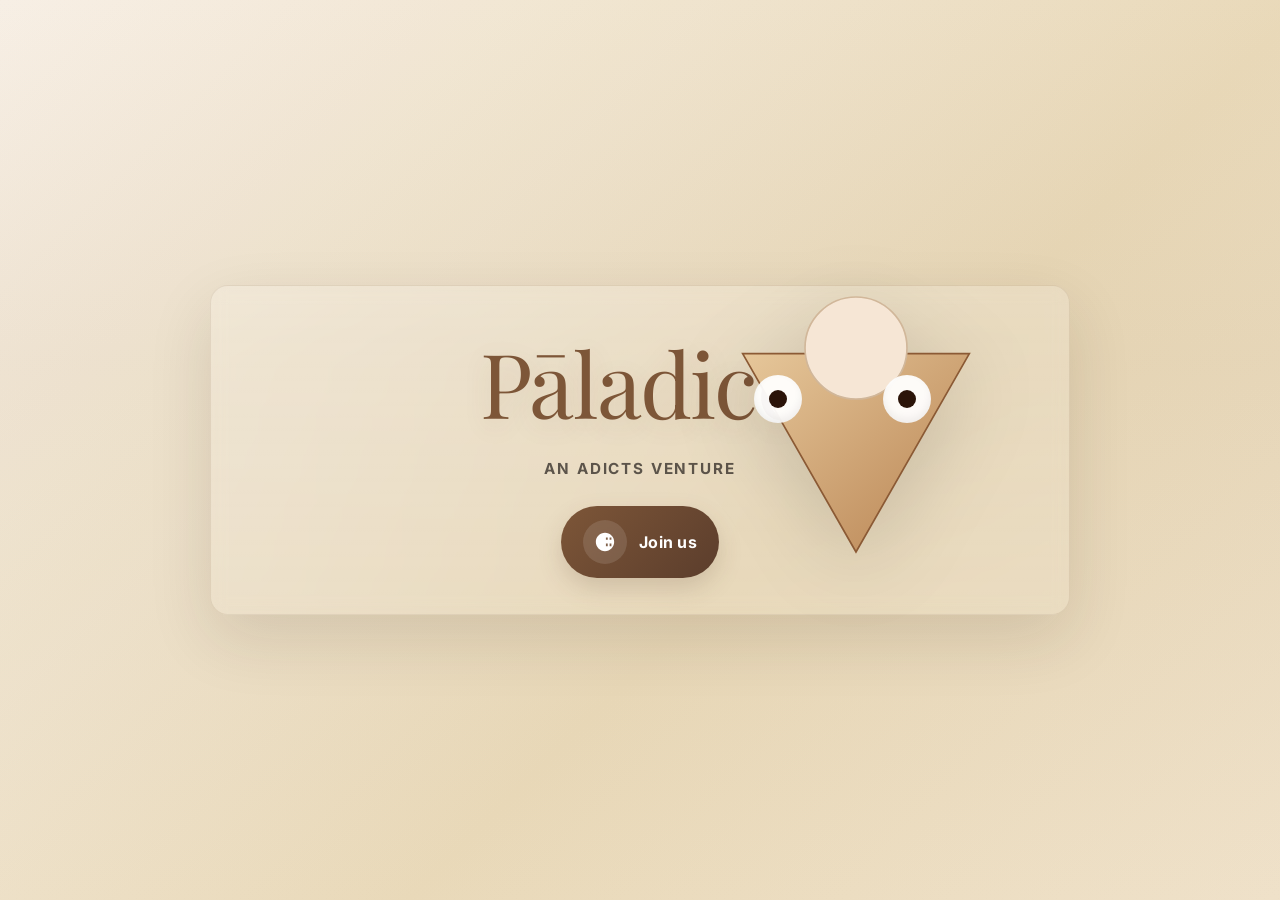
==== commit 5fa4147c: "Remove the landing page helper text while keeping the About content unchanged." ====
--- a/index.html
+++ b/index.html
@@ -61,7 +61,7 @@
     }
 
     .join-btn{
-      display:inline-flex;align-items:center;gap:12px;padding:14px 22px;border-radius:999px;background:linear-gradient(135deg,#7d5638 0%,#5b3d2c 100%);color:#fff;text-decoration:none;font-weight:700;
+      display:inline-flex;align-items:center;gap:12px;padding:14px 22px;border-radius:999px;background:linear-gradient(135deg,#7d5638 0%,#5b3d2c 100%);color:#fff;text-decoration:none;font-weight:700;letter-spacing:0.02em;
       box-shadow:0 10px 24px rgba(91,61,44,0.18);transition:transform 0.2s ease, box-shadow 0.2s ease;
     }
 
@@ -85,11 +85,10 @@
       <div class="sub">An Adicts Venture</div>
       <a class="join-btn" href="details.html" aria-label="Join us — see more about Pāladice">
         <span class="join-ico" aria-hidden="true">
-          <svg viewBox="0 0 24 24" xmlns="http://www.w3.org/2000/svg" aria-hidden="true"><path d="M12 2C6.48 2 2 6.48 2 12s4.48 10 10 10 10-4.48 10-10S17.52 2 12 2zm1 14.5v-3h2v3h-2zm0-7V7h2v2.5h-2zm-6 3.5h2v3H7v-3zm0-7h2v3H7V7zm8 0h2v3h-2V7zm0 7h2v3h-2v-3z" /></svg>
+          <svg viewBox="0 0 24 24" xmlns="http://www.w3.org/2000/svg" aria-hidden="true"><path d="M12 2C6.48 2 2 6.48 2 12s4.48 10 10 10 10-4.48 10-10S17.52 2 12 2zm1 14.5v-3h2v3h-2zm0-7V7h2v2.5h-2zm-1 0V7H8v2.5h2v7H8v2.5h4v-2.5h-2v-7h2zm5 0V7h2v2.5h-2zm-7 0V7h2v2.5H8zm7 7v-3h2v3h-2z"/></svg>
         </span>
         <span>Join us</span>
       </a>
-      <div class="hint">Click Join us to view our collections, story and contact</div>
 
       <div class="cone-wrapper" aria-hidden="true">
         <img src="assets/paladice-cone-placeholder.svg" alt="Paladice cone" class="cone-img">
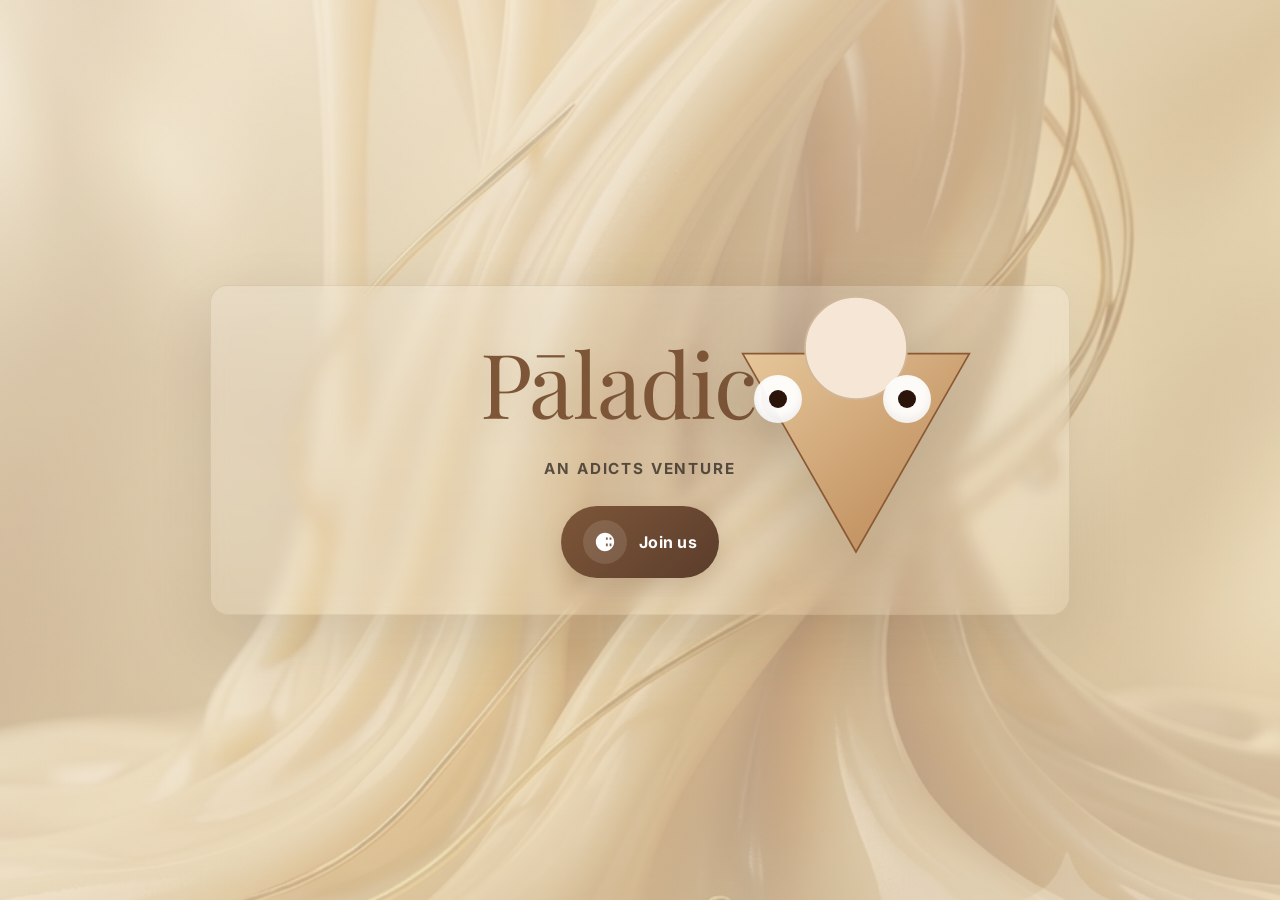
==== commit 91475506: "Change backdrop image from samplev2.png to samplev2.jpg" ====
--- a/index.html
+++ b/index.html
@@ -29,7 +29,7 @@
     body::before{
       content:"";
       position:fixed;inset:0;
-      background:url('samplev2.png') center center / cover no-repeat fixed;
+      background:url('samplev2.jpg') center center / cover no-repeat fixed;
       opacity:0.34;filter:saturate(0.9) contrast(1.06) brightness(0.96) blur(0.2px);
       transform:scale(1.06);
       pointer-events:none;z-index:0;
